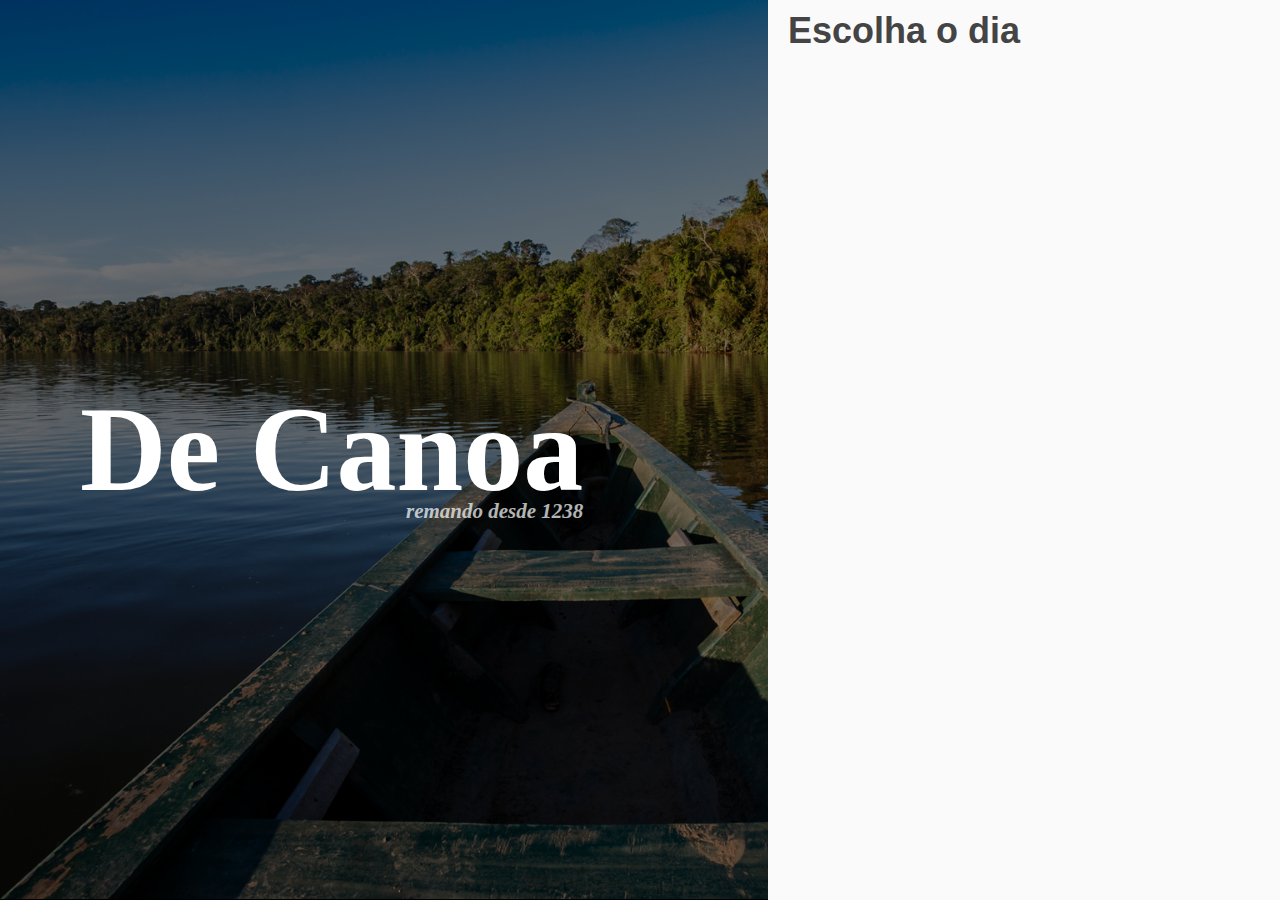
==== projects/decanoa/index.html @ 15dac138 "First commit" ====
<html lang="pt-BR">
    <head>
        <meta charset="UTF-8">
        <title>De Canoa</title>
        <link rel="stylesheet" href="main.css" />
    </head>

    <body>
        <div class="hero">
            <h1>De Canoa</h1>
        </div>

        <div class="page step-1">
            <h3>Escolha sua rota</h3>

            <ul class="tickets">
                <li class="main">
                    <a href="javascript:;">
                        <div class="ticket rio-sao-francisco">
                            <div class="title">
                                <span>Rio São Francisco</span>
                            </div>

                            <div class="time">
                                <span>Viagem de 10 dias</span>
                            </div>

                            <div class="price">
                                <span>110<small>,00</small></span>
                            </div>
                        </div>
                    </a>
                </li>

                <li>
                    <a href="javascript:;">
                        <div class="ticket rio-amazonas">
                            <div class="title">
                                <span>Rio Amazonas</span>
                            </div>

                            <div class="time">
                                <span>Viagem de 49 dias</span>
                            </div>

                            <div class="price">
                                <span>500<small>,00</small></span>
                            </div>
                        </div>
                    </a>
                </li>

                <li>
                    <a href="javascript:;">
                        <div class="ticket rio-araguaia">
                            <div class="title">
                                <span>Rio Araguaia</span>
                            </div>

                            <div class="time">
                                <span>Viagem de 10 dias</span>
                            </div>

                            <div class="price">
                                <span>110<small>,00</small></span>
                            </div>
                        </div>
                    </a>
                </li>

                <li>
                    <a href="javascript:;">
                        <div class="ticket rio-negro">
                            <div class="title">
                                <span>Rio Negro</span>
                            </div>

                            <div class="time">
                                <span>Viagem de 8 dias</span>
                            </div>

                            <div class="price">
                                <span>90<small>,00</small></span>
                            </div>
                        </div>
                    </a>
                </li>

                <li>
                    <a href="javascript:;">
                        <div class="ticket rio-solimoes">
                            <div class="title">
                                <span>Rio Solimões</span>
                            </div>

                            <div class="time">
                                <span>Viagem de 8 dias</span>
                            </div>

                            <div class="price">
                                <span>90<small>,00</small></span>
                            </div>
                        </div>
                    </a>
                </li>
            </ul>

            <div class="buttons">
                <button>Escolher a data</button>
            </div>
        </div>

        <div class="page step-2 active">
            <h3>Escolha o dia</h3>
        </div>

        <div class="page step-3">
            <h3>Escolha seu lugar na canoa</h3>

            <div class="boat">
                <ul>
                    <li class="seat busy">
                        <a href="javascript:;">
                            <span><small>Lugar</small> 1 <small class="status">ocupado</small></span>
                        </a>
                    </li>

                    <li class="seat">
                        <a href="javascript:;">
                            <span><small>Lugar</small> 2</span>
                        </a>
                    </li>

                    <li class="seat">
                        <a href="javascript:;">
                            <span><small>Lugar</small> 3</span>
                        </a>
                    </li>

                    <li class="seat busy">
                        <a href="javascript:;">
                            <span><small>Lugar</small> 4 <small class="status">ocupado</small></span>
                        </a>
                    </li>
                </ul>
            </div>

            <div class="buttons">
                <button>Ir para confirmação</button>
            </div>
        </div>

        <div class="page step-4">
            <h3>Confirme sua viagem</h3>
            <p>Blablablablabla</p>

            <div class="buttons">
                <button>Confirmar compra</button>
            </div>
        </div>

        <div class="page step-5">
            <h3>Pagamento</h3>
            <p>Bata palmas para pagar, obrigado!</p>
        </div>
    </body>
</html>
---- projects/decanoa/main.css ----
body {
  margin: 0;
  display: flex;
  background: url(assets/bg.jpg) -220px center / cover no-repeat;
}
body:before {
  content: '';
  position: absolute;
  height: 100%;
  width: 100%;
  background-color: rgba(0, 0, 0, 0.55);
  z-index: 10;
}
body a:focus,
body a:hover,
body button:focus,
body button:hover {
  outline: 5px solid rgba(0, 150, 136, 0.5);
}
.hero {
  display: flex;
  border-bottom: 1px solid #000;
  align-items: center;
  z-index: 20;
  width: 60%;
}
.hero h1 {
  font-family: 'Times New Roman', Times, serif;
  font-size: 120px;
  margin: 80px;
  color: #fff;
  position: relative;
}
.hero h1:after {
  content: 'remando desde 1238';
  position: absolute;
  font-size: 21px;
  bottom: -5px;
  font-style: italic;
  right: 0;
  opacity: .7;
}
.page {
  margin: 0 auto;
  font-family: 'Franklin Gothic Medium', 'Arial Narrow', Arial, sans-serif;
  background-color: #fafafa;
  position: relative;
  z-index: 20;
  width: 40%;
  display: none;
}
.page.active {
  display: block;
}
.page h3 {
  color: #444;
  font-size: 36px;
  padding: 10px 20px;
  margin: 0;
}
.page .buttons {
  display: flex;
  padding: 20px;
  position: absolute;
  bottom: 0;
  right: 0;
  left: 0;
}
.page .buttons button {
  color: #009688;
  background-color: transparent;
  border: none;
  font-size: 24px;
  display: block;
  text-align: center;
  width: 100%;
  padding: 20px;
  cursor: pointer;
}
.step-1 .tickets {
  list-style: none;
  padding: 10px 20px;
  margin: 0;
}
.step-1 .tickets li {
  display: inline-block;
  width: 49.6%;
}
.step-1 .tickets li a {
  text-decoration: none;
}
.step-1 .tickets li.main {
  width: 100%;
}
.step-1 .tickets li .ticket {
  padding: 20px;
  margin: 0 -2px;
  position: relative;
}
.step-1 .tickets li .ticket.rio-sao-francisco {
  background: url(assets/rio-sao-francisco.jpg) center / cover no-repeat;
}
.step-1 .tickets li .ticket.rio-amazonas {
  background: url(assets/rio-amazonas.jpg) center / cover no-repeat;
}
.step-1 .tickets li .ticket.rio-araguaia {
  background: url(assets/rio-araguaia.jpg) center / cover no-repeat;
}
.step-1 .tickets li .ticket.rio-negro {
  background: url(assets/rio-negro.jpg) center / cover no-repeat;
}
.step-1 .tickets li .ticket.rio-solimoes {
  background: url(assets/rio-solimoes.jpg) center / cover no-repeat;
}
.step-1 .tickets li .ticket:before {
  content: '';
  position: absolute;
  height: 100%;
  width: 100%;
  background-color: rgba(0, 0, 0, 0.55);
  z-index: 10;
  top: 0;
  left: 0;
}
.step-1 .tickets li .ticket .title,
.step-1 .tickets li .ticket .time,
.step-1 .tickets li .ticket .price {
  z-index: 20;
  color: #FFF;
  position: relative;
}
.step-1 .tickets li .ticket .title {
  font-size: 32px;
}
.step-1 .tickets li .ticket .time {
  opacity: .7;
}
.step-1 .tickets li .ticket .time:after {
  content: '';
  height: 65px;
  display: block;
}
.step-1 .tickets li .ticket .price {
  text-align: right;
}
.step-1 .tickets li .ticket .price span {
  font-size: 32px;
}
.step-1 .tickets li .ticket .price small {
  font-size: 14px;
  opacity: .7;
}
.step-1 .tickets li .ticket .price:before {
  content: 'R$';
  font-size: 14px;
  opacity: .7;
}
.step-3 .boat {
  width: 300px;
  margin: 65px auto;
  position: relative;
  z-index: 20;
  background-color: #fff;
}
.step-3 .boat:after,
.step-3 .boat:before {
  content: '';
  height: 120px;
  border: 1px solid rgba(0, 0, 0, 0.3);
  border-radius: 70%;
  position: absolute;
  background-color: rgba(0, 0, 0, 0.03);
  z-index: 10;
  right: 0;
  left: 0;
}
.step-3 .boat:after {
  bottom: -60px;
}
.step-3 .boat:before {
  top: -60px;
}
.step-3 ul {
  padding: 0px 20px;
  border: 1px solid rgba(0, 0, 0, 0.3);
  list-style: none;
  position: relative;
  z-index: 20;
  background-color: #FFF;
}
.step-3 ul .seat {
  display: block;
  margin: 30px 10px;
  background-color: #009688;
}
.step-3 ul .seat a {
  text-decoration: none;
  text-align: center;
  padding: 20px;
  color: #fff;
  height: 40px;
  display: flex;
  justify-content: center;
  align-items: center;
  font-size: 24px;
}
.step-3 ul .seat a .status {
  display: block;
  font-size: 12px;
}
.step-3 ul .seat.busy {
  background-color: #9e9e9e;
}
.step-3 ul .seat.busy a {
  pointer-events: none;
}
.step-5 p {
  padding: 50px;
  font-size: 90px;
  text-align: center;
  color: #444;
}
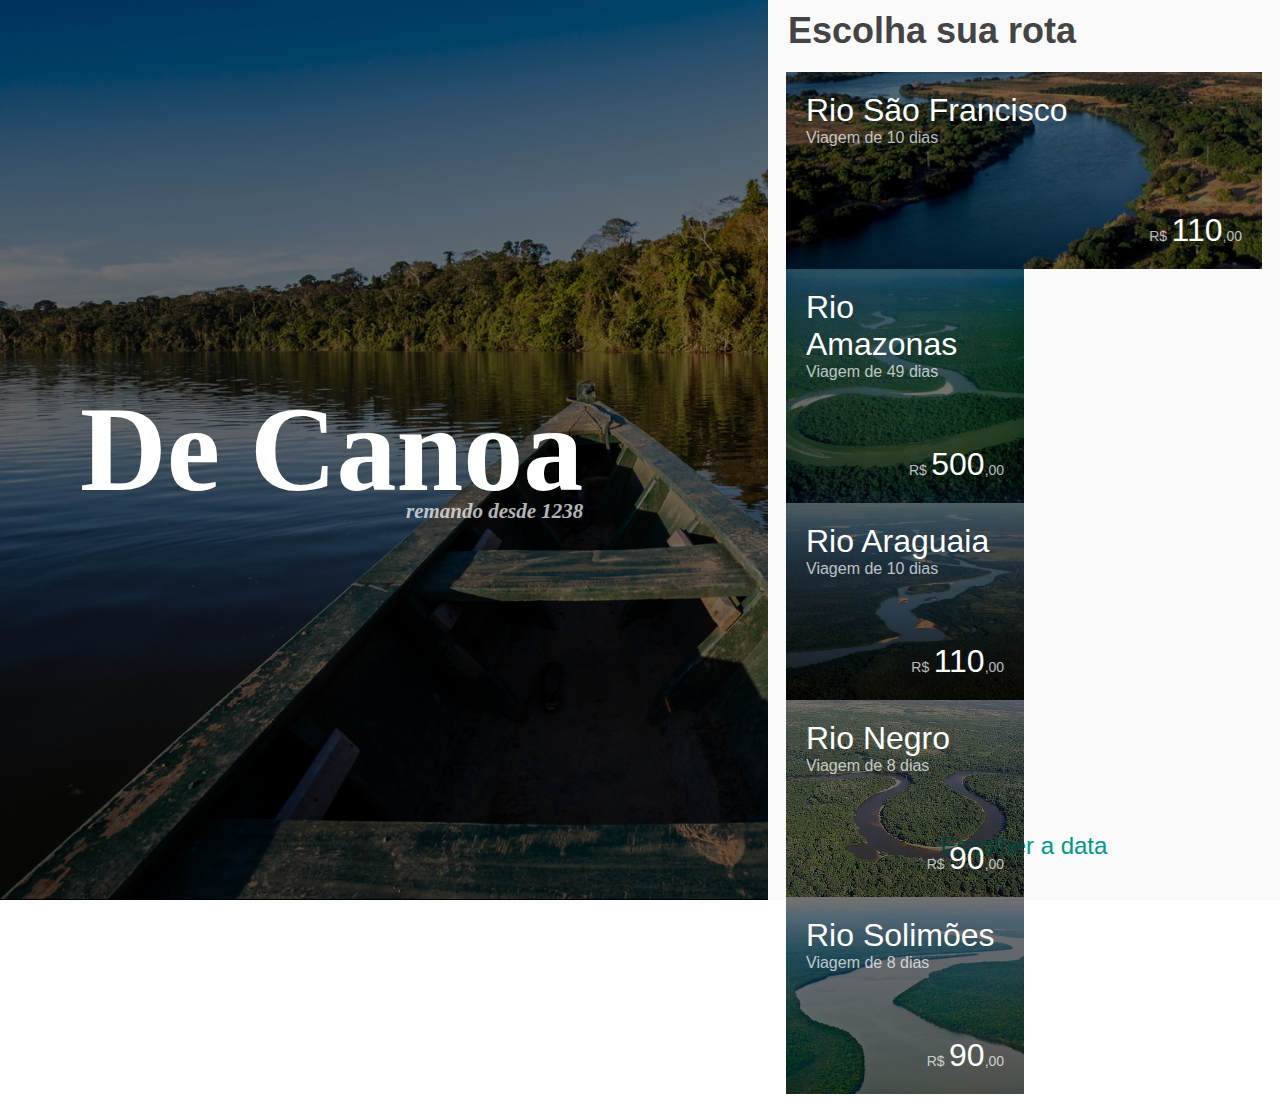
==== commit 656cf3ba: "Mudando step ativo" ====
--- a/projects/decanoa/index.html
+++ b/projects/decanoa/index.html
@@ -10,7 +10,7 @@
             <h1>De Canoa</h1>
         </div>
 
-        <div class="page step-1">
+        <div class="page step-1 active">
             <h3>Escolha sua rota</h3>
 
             <ul class="tickets">
@@ -110,7 +110,7 @@
             </div>
         </div>
 
-        <div class="page step-2 active">
+        <div class="page step-2">
             <h3>Escolha o dia</h3>
         </div>
 
